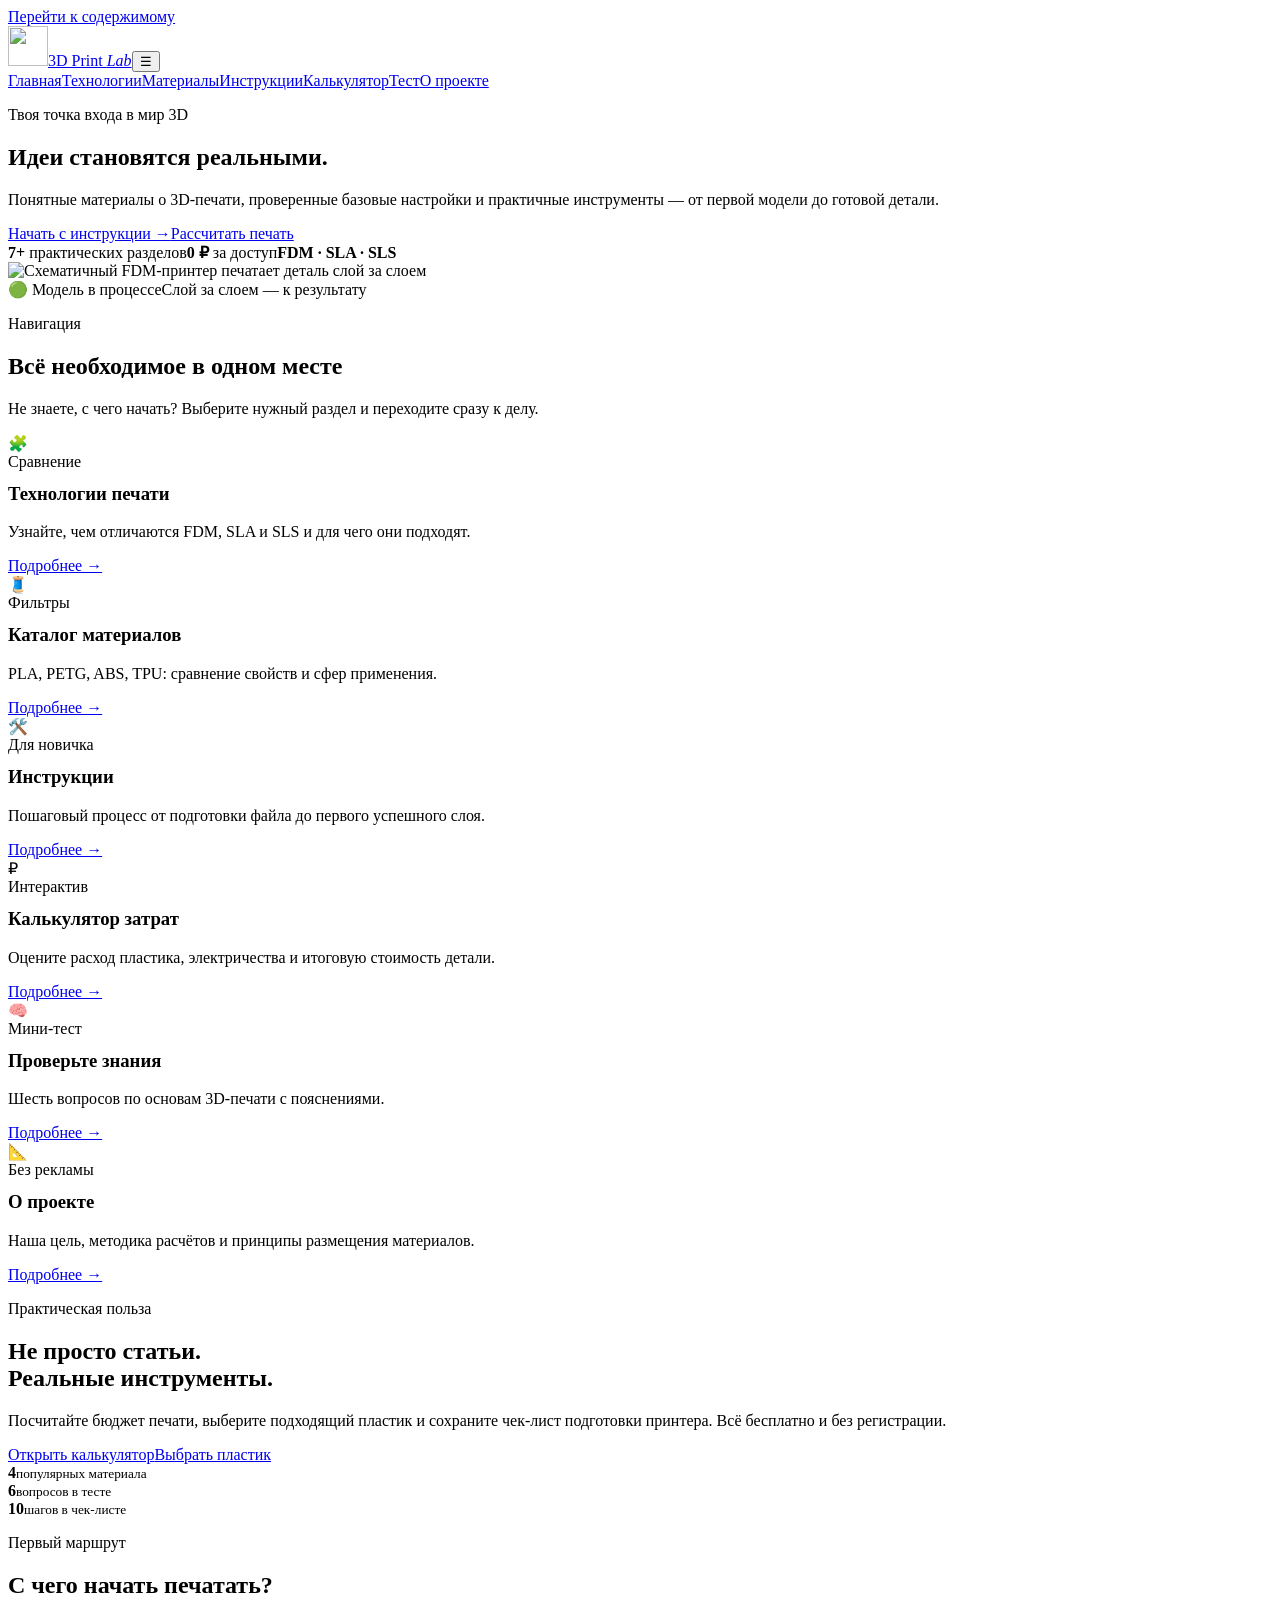
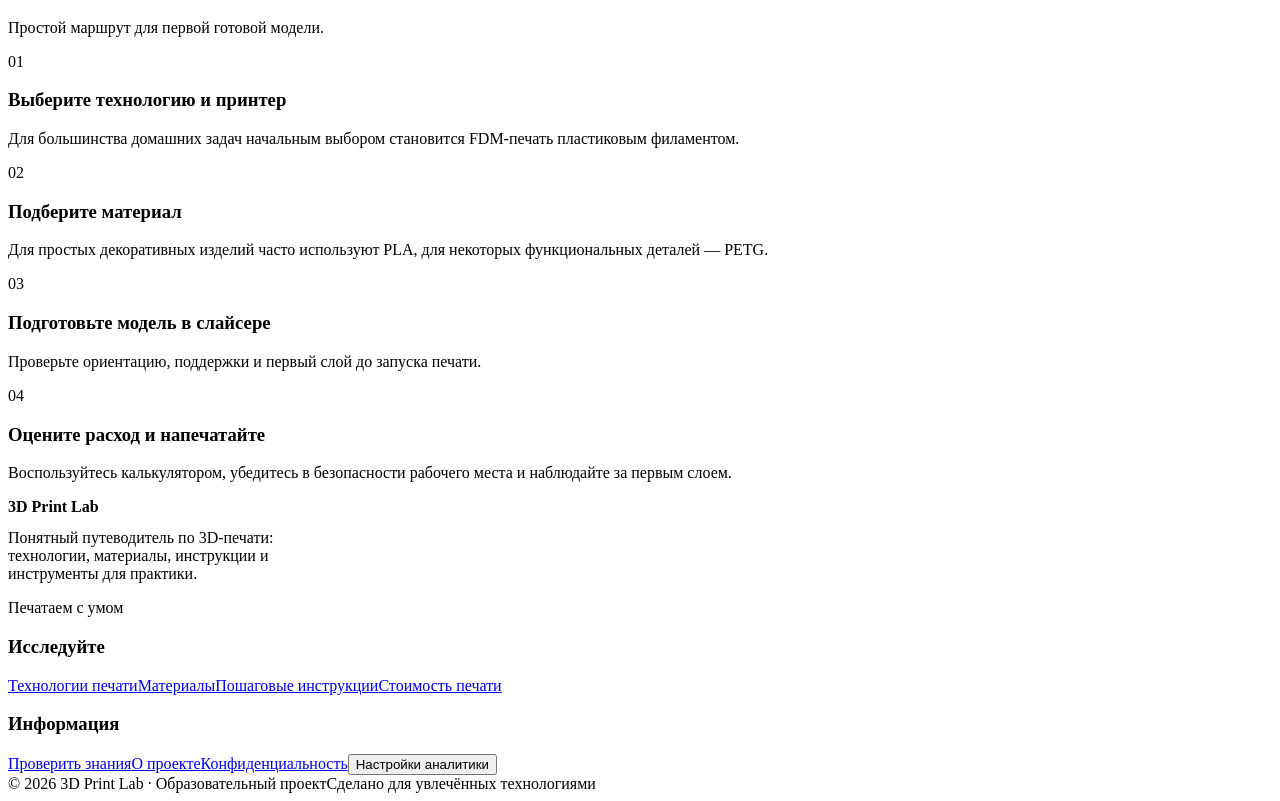
==== index.html @ 19e5bbab "Add files via upload" ====
<!DOCTYPE html>
<html lang="ru">
<head>
<meta charset="UTF-8"><meta name="viewport" content="width=device-width,initial-scale=1">
<meta name="theme-color" content="#071521"><meta name="description" content="3D Print Lab — современные инструкции по 3D-печати, сравнение материалов и калькулятор стоимости.">
<meta property="og:type" content="website"><meta property="og:title" content="3D-печать без сложных терминов — 3D Print Lab">
<meta property="og:description" content="3D Print Lab — современные инструкции по 3D-печати, сравнение материалов и калькулятор стоимости."><meta property="og:image" content="./assets/img/og-card.svg">
<title>3D-печать без сложных терминов — 3D Print Lab</title><link rel="icon" href="./assets/img/logo.svg" type="image/svg+xml"><link rel="stylesheet" href="./assets/css/style.css">
</head><body>
<a class="skip-link" href="#content">Перейти к содержимому</a>
<header class="site-header"><div class="container header-inner"><a class="brand" href="./index.html"><img src="./assets/img/logo.svg" alt="" width="40" height="40">3D Print <em>Lab</em></a><button id="nav-toggle" class="nav-toggle" aria-expanded="false" aria-controls="site-nav" aria-label="Открыть меню">☰</button><nav id="site-nav" class="nav" aria-label="Основная навигация"><a href="./index.html" aria-current="page">Главная</a><a href="./technologies.html">Технологии</a><a href="./materials.html">Материалы</a><a href="./guides.html">Инструкции</a><a href="./calculator.html">Калькулятор</a><a href="./quiz.html">Тест</a><a href="./about.html">О проекте</a></nav></div></header>
<main id="content"><section class="hero"><div class="container hero-grid"><div><p class="eyebrow">Твоя точка входа в мир 3D</p><h1>Идеи становятся <span class="gradient-text">реальными.</span></h1><p class="lead">Понятные материалы о 3D-печати, проверенные базовые настройки и практичные инструменты — от первой модели до готовой детали.</p><div class="actions"><a href="./guides.html" class="btn" data-track="hero_guide_click">Начать с инструкции →</a><a href="./calculator.html" class="btn secondary" data-track="hero_calculator_click">Рассчитать печать</a></div><div class="meta-row"><span><b>7+</b> практических разделов</span><span><b>0 ₽</b> за доступ</span><span><b>FDM · SLA · SLS</b></span></div></div><div class="hero-visual"><img src="./assets/img/printer.svg" width="680" height="590" alt="Схематичный FDM-принтер печатает деталь слой за слоем"><div class="floating-note">🟢 Модель в процессе<span>Слой за слоем — к результату</span></div></div></div></section><section class="section dark"><div class="container"><div class="section-header"><p class="eyebrow">Навигация</p><h2>Всё необходимое в одном месте</h2><p>Не знаете, с чего начать? Выберите нужный раздел и переходите сразу к делу.</p></div><div class="cards"><article class="card" ><div class="card-icon" aria-hidden="true">🧩</div><span class="card-tag">Сравнение</span><h3 style="margin-top:12px">Технологии печати</h3><p>Узнайте, чем отличаются FDM, SLA и SLS и для чего они подходят.</p><a class="card-link" href="./technologies.html" data-track="card_navigation">Подробнее →</a></article><article class="card" ><div class="card-icon" aria-hidden="true">🧵</div><span class="card-tag">Фильтры</span><h3 style="margin-top:12px">Каталог материалов</h3><p>PLA, PETG, ABS, TPU: сравнение свойств и сфер применения.</p><a class="card-link" href="./materials.html" data-track="card_navigation">Подробнее →</a></article><article class="card" ><div class="card-icon" aria-hidden="true">🛠️</div><span class="card-tag">Для новичка</span><h3 style="margin-top:12px">Инструкции</h3><p>Пошаговый процесс от подготовки файла до первого успешного слоя.</p><a class="card-link" href="./guides.html" data-track="card_navigation">Подробнее →</a></article><article class="card" ><div class="card-icon" aria-hidden="true">₽</div><span class="card-tag">Интерактив</span><h3 style="margin-top:12px">Калькулятор затрат</h3><p>Оцените расход пластика, электричества и итоговую стоимость детали.</p><a class="card-link" href="./calculator.html" data-track="card_navigation">Подробнее →</a></article><article class="card" ><div class="card-icon" aria-hidden="true">🧠</div><span class="card-tag">Мини-тест</span><h3 style="margin-top:12px">Проверьте знания</h3><p>Шесть вопросов по основам 3D-печати с пояснениями.</p><a class="card-link" href="./quiz.html" data-track="card_navigation">Подробнее →</a></article><article class="card" ><div class="card-icon" aria-hidden="true">📐</div><span class="card-tag">Без рекламы</span><h3 style="margin-top:12px">О проекте</h3><p>Наша цель, методика расчётов и принципы размещения материалов.</p><a class="card-link" href="./about.html" data-track="card_navigation">Подробнее →</a></article></div></div></section><section class="section"><div class="container"><div class="feature-panel"><div><p class="eyebrow">Практическая польза</p><h2>Не просто статьи.<br><span class="gradient-text">Реальные инструменты.</span></h2><p class="lead">Посчитайте бюджет печати, выберите подходящий пластик и сохраните чек-лист подготовки принтера. Всё бесплатно и без регистрации.</p><div class="actions"><a href="./calculator.html" class="btn">Открыть калькулятор</a><a href="./materials.html" class="btn secondary">Выбрать пластик</a></div></div><div class="stats"><div class="stat"><strong>4</strong><small>популярных материала</small></div><div class="stat"><strong>6</strong><small>вопросов в тесте</small></div><div class="stat"><strong>10</strong><small>шагов в чек-листе</small></div></div></div></div></section><section class="section"><div class="container"><div class="section-header"><p class="eyebrow">Первый маршрут</p><h2>С чего начать печатать?</h2><p>Простой маршрут для первой готовой модели.</p></div><div class="timeline"><div class="timeline-item"><span class="number">01</span><div><h3>Выберите технологию и принтер</h3><p>Для большинства домашних задач начальным выбором становится FDM-печать пластиковым филаментом.</p></div></div><div class="timeline-item"><span class="number">02</span><div><h3>Подберите материал</h3><p>Для простых декоративных изделий часто используют PLA, для некоторых функциональных деталей — PETG.</p></div></div><div class="timeline-item"><span class="number">03</span><div><h3>Подготовьте модель в слайсере</h3><p>Проверьте ориентацию, поддержки и первый слой до запуска печати.</p></div></div><div class="timeline-item"><span class="number">04</span><div><h3>Оцените расход и напечатайте</h3><p>Воспользуйтесь калькулятором, убедитесь в безопасности рабочего места и наблюдайте за первым слоем.</p></div></div></div></div></section></main>
<footer class="footer"><div class="container"><div class="footer-grid"><div><div class="brand-section"><img src="./assets/img/logo.svg" alt=""><strong>3D Print Lab</strong></div><p style="max-width:340px;margin-top:13px">Понятный путеводитель по 3D-печати: технологии, материалы, инструкции и инструменты для практики.</p><span class="pill">Печатаем с умом</span></div><div><h3>Исследуйте</h3><div class="footer-links"><a href="./technologies.html">Технологии печати</a><a href="./materials.html">Материалы</a><a href="./guides.html">Пошаговые инструкции</a><a href="./calculator.html">Стоимость печати</a></div></div><div><h3>Информация</h3><div class="footer-links"><a href="./quiz.html">Проверить знания</a><a href="./about.html">О проекте</a><a href="./privacy.html">Конфиденциальность</a><button type="button" data-open-consent class="btn secondary small">Настройки аналитики</button></div></div></div><div id="analytics-counter-slot" aria-label="Счётчики посещаемости"></div><div class="copyright"><span>© 2026 3D Print Lab · Образовательный проект</span><span>Сделано для увлечённых технологиями</span></div></div></footer>
<div class="consent-banner" id="consent-banner" role="region" aria-label="Согласие на аналитику" hidden><p><strong>Помогите нам улучшить сайт.</strong> С вашего разрешения подключаем сторонние счётчики посещаемости для учебного исследования. Без согласия они не загружаются. Подробнее — <a href="./privacy.html">в политике конфиденциальности</a>.</p><div class="consent-actions"><button type="button" class="btn secondary small" data-consent="declined">Отклонить</button><button type="button" class="btn small" id="consent-accept" data-consent="accepted">Разрешить</button></div></div>
<script src="./integrations/mytracker-config.js" defer></script><script src="./assets/js/analytics.js" defer></script><script src="./assets/js/main.js" defer></script>
</body></html>
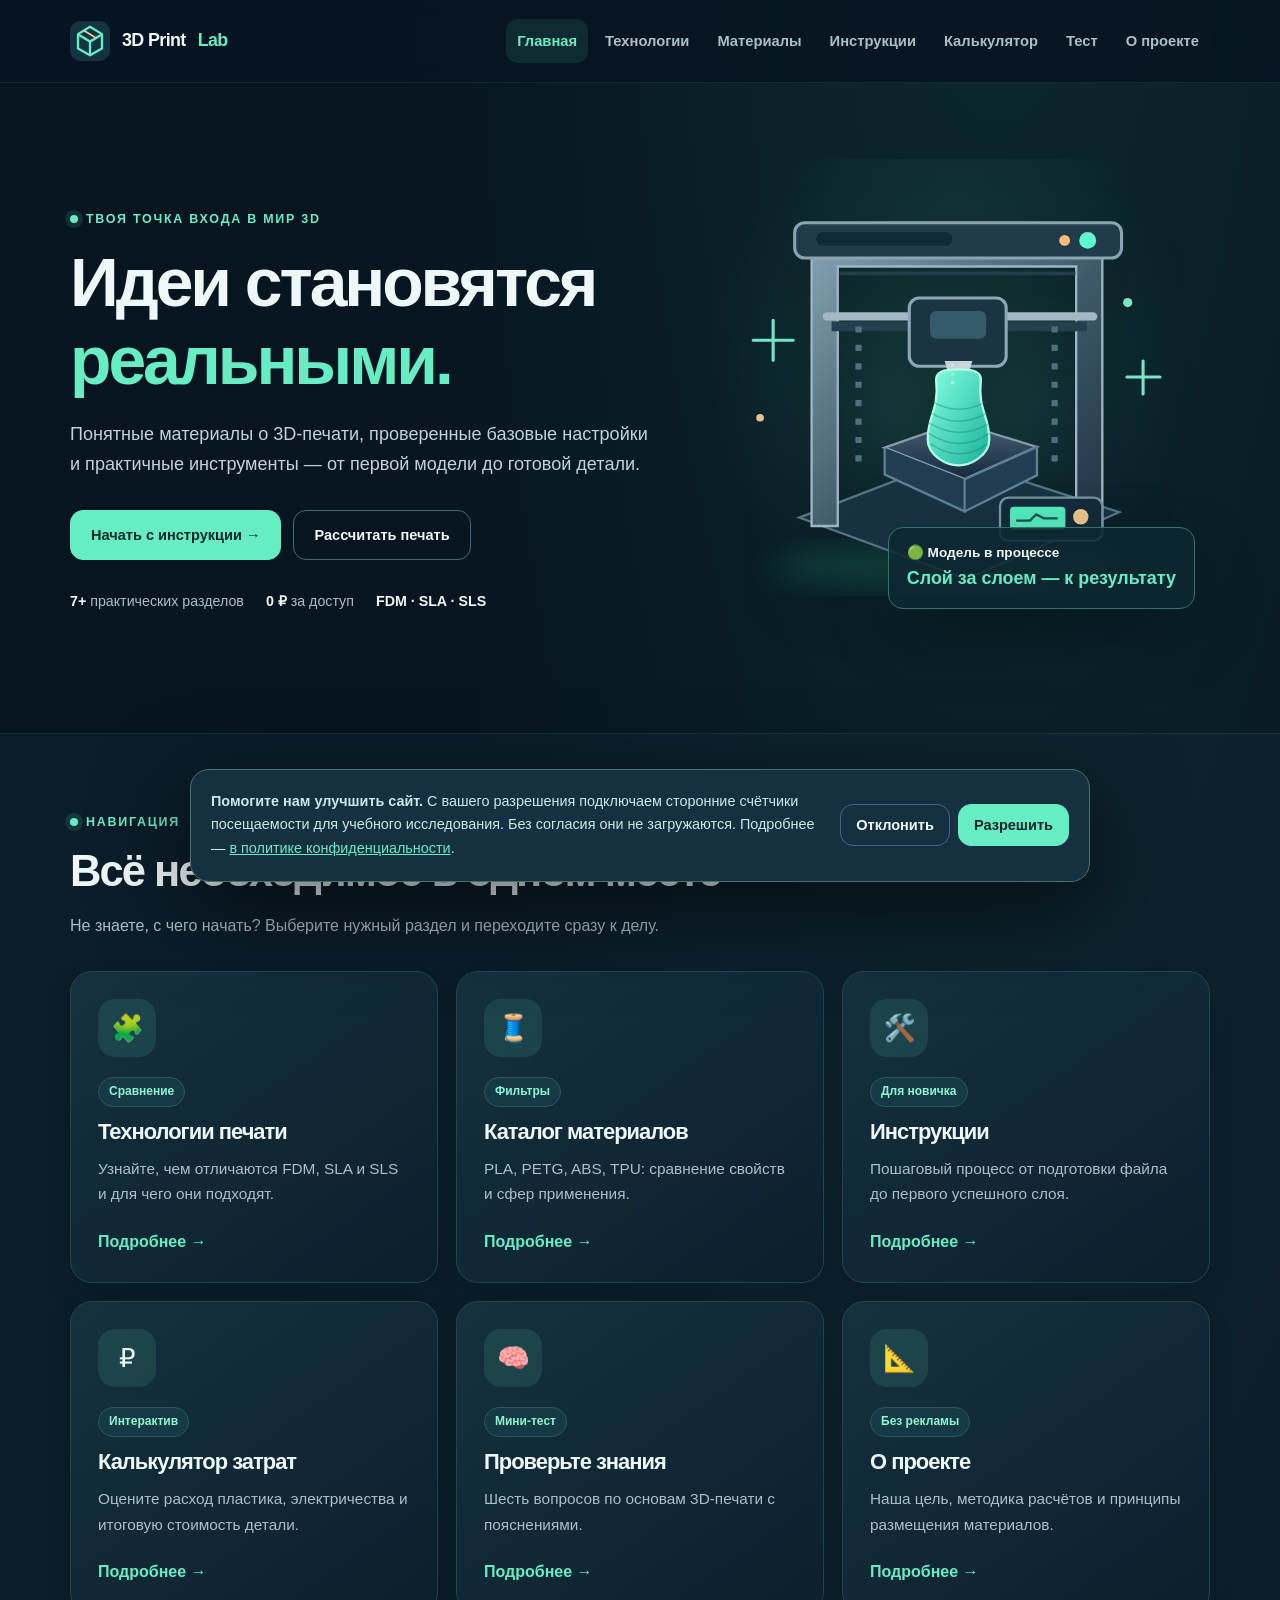
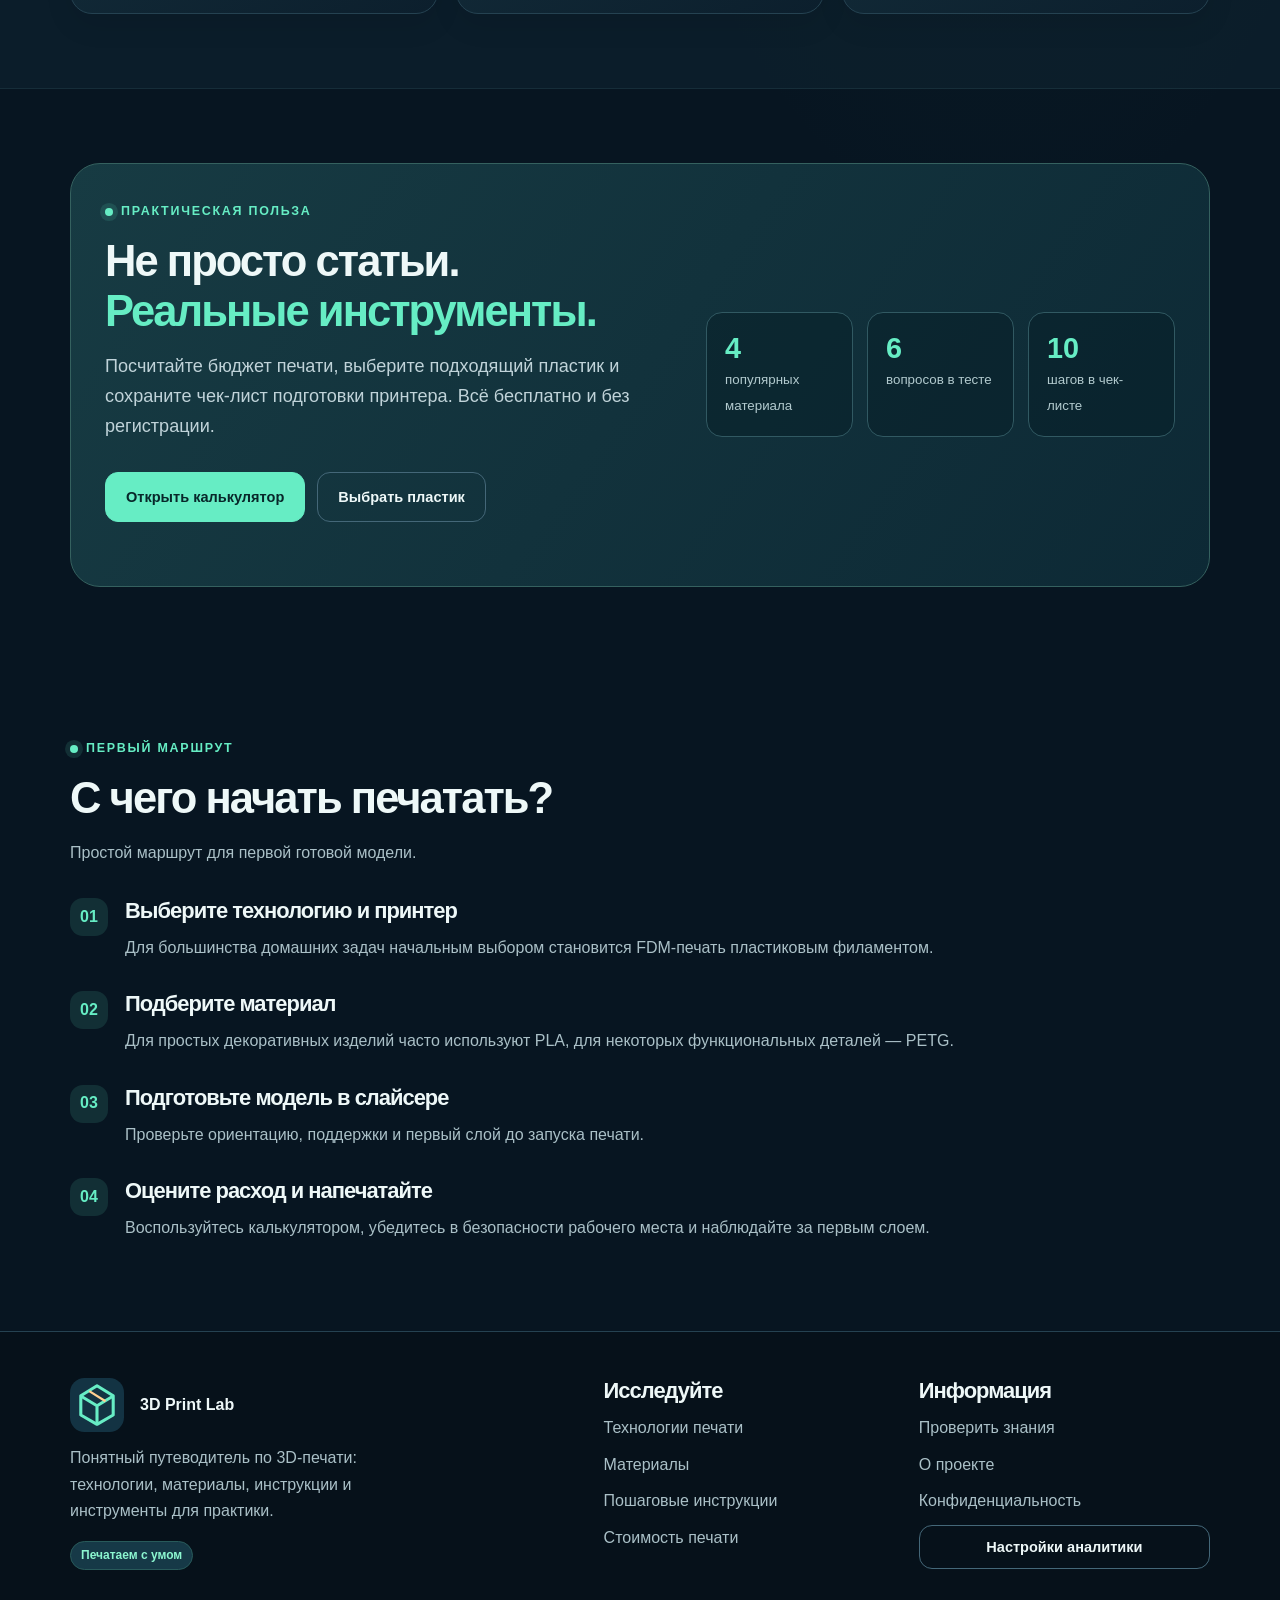
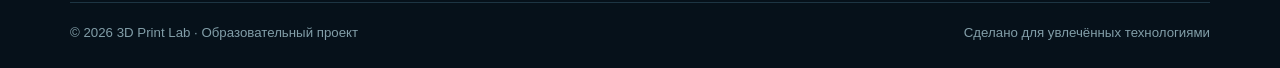
==== commit 60baeac3: "Initialize consented MyTracker in document head on index.html" ====
--- a/index.html
+++ b/index.html
@@ -1,6 +1,7 @@
 <!DOCTYPE html>
 <html lang="ru">
 <head>
+<script src="./assets/js/mytracker-head.js"></script>
 <meta charset="UTF-8"><meta name="viewport" content="width=device-width,initial-scale=1">
 <meta name="theme-color" content="#071521"><meta name="description" content="3D Print Lab — современные инструкции по 3D-печати, сравнение материалов и калькулятор стоимости.">
 <meta property="og:type" content="website"><meta property="og:title" content="3D-печать без сложных терминов — 3D Print Lab">
--- a/assets/css/style.css
+++ b/assets/css/style.css
@@ -0,0 +1,2 @@
+:root{color-scheme:dark;--bg:#071521;--surface:#0d2130;--surface2:#122a39;--border:#254251;--text:#eef8f8;--muted:#aac0c7;--accent:#66edc4;--accent-dark:#0b3e3b;--orange:#ffd09a;--shadow:0 24px 70px rgba(0,0,0,.18);--radius:22px;--container:1140px}
+*,*::before,*::after{box-sizing:border-box}html{scroll-behavior:smooth}body{margin:0;background:radial-gradient(ellipse at 78% -10%,rgba(31,104,96,.24),transparent 43%),var(--bg);color:var(--text);font-family:Inter,"Segoe UI",Arial,sans-serif;font-size:16px;line-height:1.65}img,svg{max-width:100%;height:auto}a{color:inherit}button,input,select,textarea{font:inherit}button{cursor:pointer}button:disabled{opacity:.45;cursor:not-allowed}::selection{background:#5de9be;color:#0b2730}*:focus-visible{outline:3px solid var(--orange);outline-offset:4px}.container{width:min(var(--container),calc(100% - 48px));margin-inline:auto}.skip-link{position:absolute;top:-60px;left:12px;padding:10px 16px;background:var(--accent);color:#072326;z-index:1000}.skip-link:focus{top:12px}.site-header{z-index:50;position:sticky;top:0;background:rgba(7,21,33,.91);backdrop-filter:blur(16px);border-bottom:1px solid rgba(91,153,157,.15)}.header-inner{min-height:82px;display:flex;align-items:center;justify-content:space-between;gap:22px}.brand{display:inline-flex;align-items:center;gap:12px;font-weight:800;letter-spacing:-.035em;text-decoration:none;white-space:nowrap;font-size:1.12rem}.brand img{width:40px;height:40px}.brand em{font-style:normal;color:var(--accent)}.nav{display:flex;align-items:center;gap:6px}.nav a{padding:10px 11px;text-decoration:none;color:var(--muted);font-size:.92rem;font-weight:600;border-radius:12px;white-space:nowrap}.nav a:hover,.nav a[aria-current="page"]{background:rgba(102,237,196,.1);color:var(--accent)}.nav-toggle{display:none;border:1px solid var(--border);background:var(--surface);color:var(--text);font-size:1.55rem;line-height:1;border-radius:12px;width:44px;height:44px}.eyebrow{display:inline-flex;align-items:center;gap:8px;font-weight:800;font-size:.78rem;letter-spacing:.14em;text-transform:uppercase;color:var(--accent);margin:0 0 15px}.eyebrow::before{content:"";width:8px;height:8px;border-radius:50%;background:var(--accent);box-shadow:0 0 0 5px rgba(102,237,196,.12)}h1,h2,h3,h4,p{margin-top:0}h1,h2,h3{line-height:1.14;letter-spacing:-.045em}h1{font-size:clamp(2.5rem,5.3vw,4.9rem);margin-bottom:21px}h2{font-size:clamp(1.9rem,3.4vw,3.15rem);margin-bottom:16px}h3{font-size:1.37rem;margin-bottom:12px}.gradient-text{color:var(--accent)}.lead{font-size:1.13rem;color:#c0d3d9;max-width:660px}.hero{padding:76px 0 74px;position:relative;overflow:hidden}.hero-grid{display:grid;grid-template-columns:1.06fr .94fr;align-items:center;gap:28px}.hero-visual{position:relative;min-height:500px;background:radial-gradient(ellipse at 50% 40%,rgba(94,232,193,.16),transparent 65%)}.hero-visual img{width:100%;filter:drop-shadow(0 24px 30px rgba(0,0,0,.3))}.floating-note{position:absolute;bottom:50px;right:15px;border:1px solid #35726e;background:rgba(13,40,49,.87);padding:14px 18px;border-radius:15px;box-shadow:var(--shadow);font-weight:700;font-size:.85rem}.floating-note span{display:block;color:var(--accent);font-size:1.12rem}.actions{display:flex;gap:12px;flex-wrap:wrap;margin:30px 0}.btn{display:inline-flex;align-items:center;justify-content:center;gap:10px;text-align:center;min-height:48px;padding:12px 20px;background:var(--accent);color:#08272a;border:1px solid var(--accent);border-radius:13px;text-decoration:none;font-weight:800;font-size:.91rem;transition:transform .2s,background .2s}.btn:hover{background:#92ffdc;transform:translateY(-2px)}.btn.secondary{background:transparent;border:1px solid #446778;color:var(--text)}.btn.secondary:hover{background:var(--surface2)}.btn.small{min-height:40px;padding:9px 14px}.meta-row{display:flex;align-items:center;gap:22px;flex-wrap:wrap;color:var(--muted);font-size:.89rem}.meta-row b{color:var(--text)}.section{padding:74px 0}.section.dark{background:rgba(17,41,55,.43);border-top:1px solid rgba(123,185,187,.1);border-bottom:1px solid rgba(123,185,187,.1)}.section-header{max-width:710px;margin-bottom:32px}.section-header p:last-child{color:var(--muted)}.cards{display:grid;grid-template-columns:repeat(3,1fr);gap:18px}.cards.two{grid-template-columns:repeat(2,1fr)}.cards.four{grid-template-columns:repeat(4,1fr)}.card{background:linear-gradient(145deg,rgba(22,50,63,.96),rgba(12,31,45,.97));border:1px solid var(--border);border-radius:var(--radius);padding:27px;box-shadow:0 12px 28px rgba(0,0,0,.08);min-width:0}.card p{color:var(--muted);font-size:.96rem}.card .card-link{display:inline-flex;margin-top:7px;color:var(--accent);font-weight:800;text-decoration:none;gap:8px}.card .card-link:hover{text-decoration:underline}.card-icon{height:58px;width:58px;display:grid;place-items:center;background:rgba(102,237,196,.11);border-radius:17px;margin-bottom:20px;font-size:1.65rem}.card-tag,.pill{display:inline-flex;align-items:center;background:#163947;color:#8cf6d0;border:1px solid #285a5a;border-radius:999px;padding:4px 10px;font-size:.75rem;font-weight:800}.card-tag.orange{background:#3a2b26;color:var(--orange);border-color:#66503d}.feature-panel{border:1px solid #35615f;border-radius:30px;padding:34px;background:linear-gradient(125deg,#173b43,#0d2935);display:grid;grid-template-columns:1.1fr .9fr;gap:28px;align-items:center}.stats{display:grid;grid-template-columns:repeat(3,1fr);gap:14px}.stat{background:rgba(5,29,37,.47);padding:18px;border:1px solid #315962;border-radius:16px}.stat strong{display:block;font-size:1.8rem;line-height:1.2;color:var(--accent)}.stat small{color:#b2cace}.page-hero{padding:65px 0 36px}.page-hero h1{max-width:890px}.page-hero .lead{max-width:800px}.breadcrumbs{color:var(--muted);font-size:.87rem;margin-bottom:23px}.breadcrumbs a{text-decoration:none;color:var(--accent)}.content-grid{display:grid;grid-template-columns:minmax(0,1.55fr) minmax(280px,.8fr);gap:24px;align-items:start}.prose{color:#c4d8dc}.prose h2,.prose h3{color:var(--text);margin-top:33px}.prose li{margin-bottom:10px}.prose a{color:var(--accent)}.callout{padding:20px 23px;background:#12333b;border:1px solid #316b64;border-left:4px solid var(--accent);border-radius:14px;color:#cfebdf;margin:20px 0}.callout.warning{background:#322b26;border-color:#846347;border-left-color:var(--orange);color:#f8e1c4}.side-panel{position:sticky;top:110px}.side-panel .card{margin-bottom:16px}.list-clean{padding:0;margin:0;list-style:none}.list-clean li{border-bottom:1px solid var(--border);padding:10px 0;color:var(--muted)}.list-clean li:last-child{border:0}.filter-bar{display:flex;gap:9px;flex-wrap:wrap;margin:20px 0 25px}.filter-btn{border:1px solid #385361;background:#0b2635;color:#d7e9ea;border-radius:999px;padding:10px 15px;font-weight:700;font-size:.9rem}.filter-btn[aria-pressed="true"],.filter-btn:hover{background:var(--accent);color:#082c2d;border-color:var(--accent)}.search-wrap{margin-bottom:16px}.field,label{display:block}.field{width:100%;min-height:48px;padding:11px 14px;border:1px solid #446474;border-radius:12px;background:#0b2030;color:var(--text)}.field::placeholder{color:#94aab2}.field:focus{border-color:var(--accent)}.field-label{display:block;font-size:.88rem;font-weight:700;margin:0 0 7px;color:#c8e1e0}.field-help{color:var(--muted);font-size:.79rem;margin-top:4px}.form-grid{display:grid;grid-template-columns:repeat(2,1fr);gap:18px}.form-grid .wide{grid-column:1/-1}.result{border-radius:20px;background:linear-gradient(120deg,#164940,#10333d);border:1px solid #4d9885;padding:28px;margin-top:24px}.result strong.big{display:block;color:#aaffdf;font-size:clamp(2.3rem,5vw,3.6rem);line-height:1.15;letter-spacing:-.05em;margin:8px 0}.result .muted{color:#bcd5d2}.muted{color:var(--muted)}.mini-list{padding-left:20px;color:var(--muted)}.mini-list li{margin-bottom:8px}.faq details{background:#102a39;border:1px solid var(--border);border-radius:15px;margin-bottom:11px;padding:16px 20px}.faq summary{cursor:pointer;font-weight:700}.faq details p{color:var(--muted);margin:13px 0 0}.quiz-progress{height:9px;border-radius:30px;background:#284456;overflow:hidden;margin-bottom:24px}.quiz-progress>div{height:100%;background:var(--accent);width:0;transition:width .2s}.quiz-option{display:block;width:100%;text-align:left;background:#112b3b;color:var(--text);padding:16px 20px;border:1px solid #355361;border-radius:13px;margin:12px 0;font-weight:650}.quiz-option:hover,.quiz-option[aria-pressed="true"]{border-color:var(--accent);background:#174d4a}.quiz-option[aria-pressed="true"]::before{content:"✓";color:var(--accent);margin-right:11px}.quiz-meta{display:flex;justify-content:space-between;align-items:center;color:var(--muted);font-size:.88rem}.quiz-stage{max-width:750px}.quiz-stage h2{margin-top:16px}.hidden,[hidden]{display:none!important}.empty-state{background:var(--surface);padding:26px;border:1px solid var(--border);border-radius:16px}.timeline{display:grid;gap:14px}.timeline-item{display:grid;grid-template-columns:38px 1fr;gap:17px;align-items:start}.timeline-item .number{display:grid;place-items:center;border-radius:13px;background:rgba(102,237,196,.12);color:var(--accent);height:38px;width:38px;font-weight:800}.timeline-item p{color:var(--muted)}.checklist{margin:0;padding:0;list-style:none}.checklist li{padding:10px 0 10px 29px;position:relative;color:var(--muted)}.checklist li::before{content:"✓";position:absolute;left:0;color:var(--accent);font-weight:900}.footer{border-top:1px solid var(--border);padding:46px 0 24px;background:#06111a}.footer-grid{display:grid;grid-template-columns:1.4fr .8fr .8fr;gap:24px}.footer p,.footer a{color:var(--muted)}.footer a{text-decoration:none}.footer a:hover{color:var(--accent)}.footer-links{display:grid;gap:10px}.copyright{border-top:1px solid #1d3543;margin-top:32px;padding-top:19px;color:#829ea8;font-size:.83rem;display:flex;justify-content:space-between;flex-wrap:wrap;gap:10px}.consent-banner{position:fixed;z-index:90;bottom:18px;left:50%;transform:translateX(-50%);width:min(900px,calc(100% - 30px));background:#153141;border:1px solid #49716e;box-shadow:0 25px 90px rgba(0,0,0,.6);border-radius:19px;padding:20px;display:flex;align-items:center;justify-content:space-between;gap:20px}.consent-banner p{margin:0;color:#d0e5e7;font-size:.9rem}.consent-banner a{color:var(--accent)}.consent-actions{display:flex;gap:8px;flex-shrink:0}.consent-banner .btn{min-height:42px;padding:8px 15px;white-space:nowrap}.notice{color:var(--muted);font-size:.83rem}.reading-time{font-size:.84rem;color:var(--accent);font-weight:800}.chips{display:flex;gap:8px;flex-wrap:wrap;margin-top:16px}.chip{padding:5px 10px;color:#bcd6d7;border:1px solid #294b58;border-radius:999px;font-size:.8rem}.brand-section{display:flex;gap:16px;align-items:center}.brand-section img{width:54px}.illustration-card{min-height:178px;display:grid;place-items:center;font-size:5rem;background:radial-gradient(circle at 50% 45%,rgba(102,237,196,.18),transparent 70%);border-bottom:1px solid var(--border);margin:-27px -27px 22px;border-radius:22px 22px 0 0}.kpi-grid{display:grid;grid-template-columns:repeat(3,1fr);gap:16px;margin:25px 0}.kpi{background:var(--surface2);padding:18px;border:1px solid var(--border);border-radius:16px}.kpi small{display:block;color:var(--muted)}.kpi strong{color:var(--accent);font-size:1.45rem}.site-status{color:var(--accent);font-weight:700}.print-only{display:none}@media(max-width:1000px){.nav{gap:0}.nav a{font-size:.82rem;padding:8px 7px}.brand{font-size:.99rem}.brand img{width:36px}}@media(max-width:820px){.header-inner{min-height:70px}.nav-toggle{display:inline-grid;place-items:center}.nav{display:none;position:absolute;top:70px;left:0;right:0;background:#0c2030;border-bottom:1px solid var(--border);padding:15px 24px;flex-direction:column;align-items:stretch}.nav.open{display:flex}.nav a{font-size:1rem;padding:12px}.hero-grid,.feature-panel,.content-grid{grid-template-columns:1fr}.hero{padding:54px 0}.hero-visual{min-height:280px;max-width:580px;margin:auto}.hero-visual img{max-height:445px}.floating-note{bottom:24px}.cards,.cards.four{grid-template-columns:repeat(2,1fr)}.side-panel{position:static}.section{padding:55px 0}.footer-grid{grid-template-columns:1fr 1fr}.footer-grid>:first-child{grid-column:1/-1}}@media(max-width:560px){.container{width:min(100% - 32px,var(--container))}h1{font-size:2.65rem}.cards,.cards.two,.cards.four,.form-grid,.footer-grid,.stats,.kpi-grid{grid-template-columns:1fr}.footer-grid>:first-child{grid-column:auto}.card{padding:22px}.illustration-card{margin:-22px -22px 20px}.feature-panel{padding:24px}.actions{flex-direction:column}.actions .btn{width:100%}.consent-banner{align-items:stretch;flex-direction:column;gap:12px}.consent-actions>*{flex:1}.stat strong{font-size:1.45rem}.hero-visual{min-height:240px}.floating-note{font-size:.75rem;right:0}}@media(prefers-reduced-motion:reduce){html{scroll-behavior:auto}*,*::before,*::after{transition:none!important;animation:none!important}}@media print{body{background:white;color:black;font-family:Arial,sans-serif}.site-header,.footer,.consent-banner,.actions,.nav-toggle,.no-print{display:none!important}.container{width:100%}.section,.page-hero{padding:20px 0}.card,.callout{background:white;color:black;border:1px solid #777}.prose,.prose p,.muted{color:black}.print-only{display:block}}
